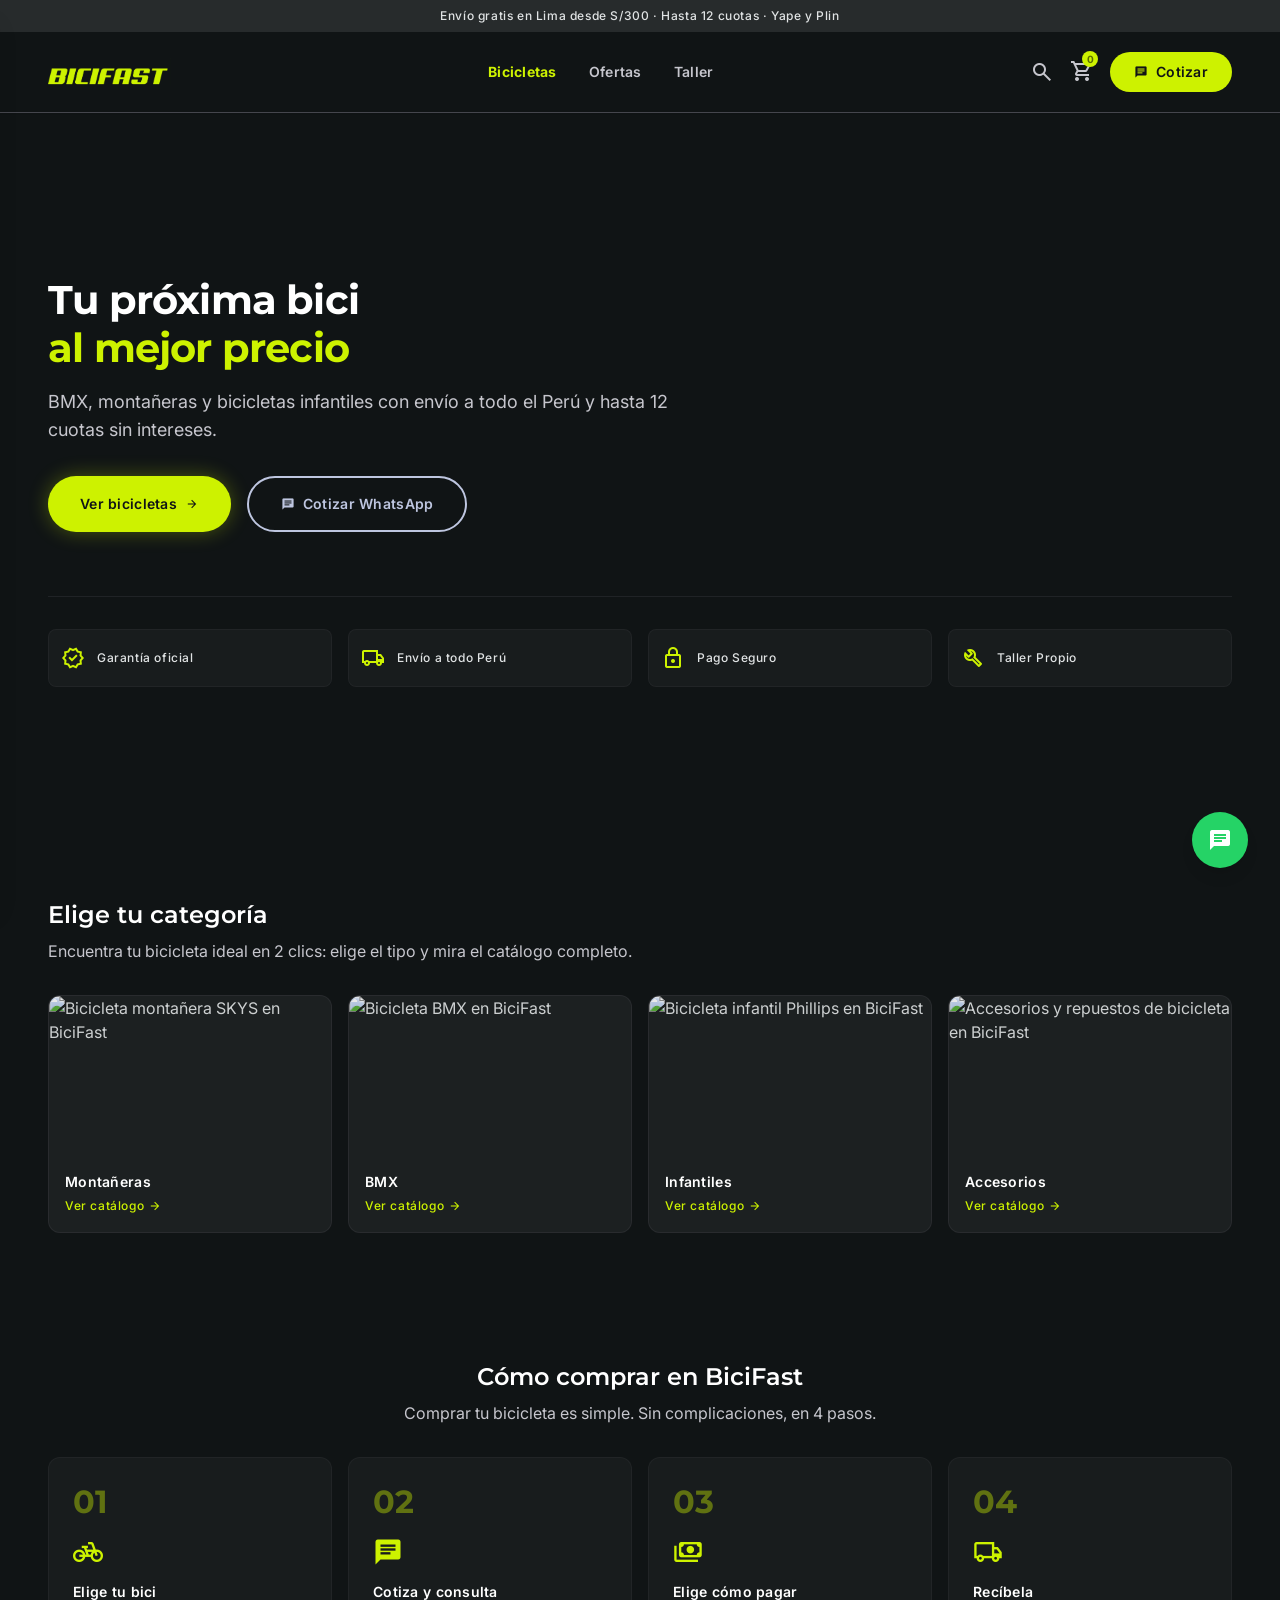
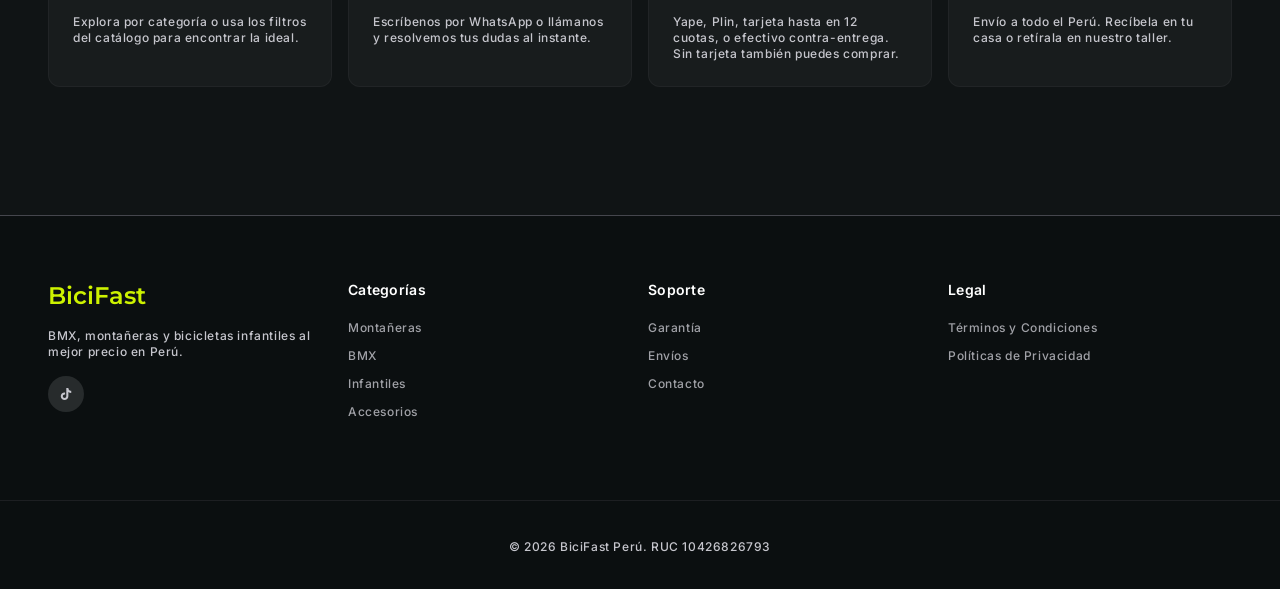
==== index.html @ 3e495ea9 "Agrega el logo real de BiciFast al header y favicon - Extraje el wordmark "BICIFAST" de la imagen qu" ====
<!DOCTYPE html>

<html class="dark" lang="es"><head>
<meta charset="utf-8"/>
<meta content="width=device-width, initial-scale=1.0" name="viewport"/>
<link href="img/logo/favicon-32.png" rel="icon" type="image/png"/>
<link href="img/logo/favicon-180.png" rel="apple-touch-icon"/>
<title>BiciFast | Tienda de Bicicletas en Lima, Perú - Montañeras, BMX e Infantiles</title>
<meta name="description" content="Compra tu bicicleta ideal en BiciFast: montañeras, BMX e infantiles. Envío a todo el Perú, hasta 12 cuotas, pago contra-entrega."/>
<meta name="robots" content="index, follow"/>
<meta name="google-site-verification" content="SiIi75mPzH7dRh3j652XrEROYBXz3lf-dW5sXNo2cNQ"/>
<link href="https://bicifast.vercel.app/" rel="canonical"/>
<meta content="website" property="og:type"/>
<meta content="BiciFast" property="og:site_name"/>
<meta content="es_PE" property="og:locale"/>
<meta content="BiciFast | Tienda de Bicicletas en Lima, Perú" property="og:title"/>
<meta content="Montañeras, BMX e infantiles. Envío a todo el Perú, hasta 12 cuotas, pago contra-entrega." property="og:description"/>
<meta content="https://bicifast.vercel.app/" property="og:url"/>
<meta content="https://lh3.googleusercontent.com/aida-public/[base64]" property="og:image"/>
<meta content="summary_large_image" name="twitter:card"/>
<meta content="BiciFast | Tienda de Bicicletas en Lima, Perú" name="twitter:title"/>
<meta content="Montañeras, BMX e infantiles. Envío a todo el Perú." name="twitter:description"/>
<link href="https://fonts.googleapis.com/css2?family=Montserrat:wght@400;600;700&amp;family=Inter:wght@400;500;600&amp;display=swap" rel="stylesheet"/>
<link href="https://fonts.googleapis.com/css2?family=Material+Symbols+Outlined:wght,FILL@100..700,0..1&amp;display=swap" rel="stylesheet"/>
<link href="css/tailwind.css?v=12" rel="stylesheet"/>
<style>
        body {
            background-color: #101415;
            color: #e0e3e4;
        }
        /* Custom scrollbar for dark mode */
        ::-webkit-scrollbar {
            width: 8px;
        }
        ::-webkit-scrollbar-track {
            background: #101415;
        }
        ::-webkit-scrollbar-thumb {
            background: #313536;
            border-radius: 4px;
        }
        ::-webkit-scrollbar-thumb:hover {
            background: #45464d;
        }
    </style>
<style>
    body {
      min-height: max(884px, 100dvh);
    }
  </style>
<script type="application/ld+json">
{
  "@context": "https://schema.org",
  "@type": "BikeStore",
  "name": "BiciFast",
  "url": "https://bicifast.vercel.app/",
  "description": "Tienda de bicicletas en Lima, Perú. Montañeras, BMX e infantiles, con envío a todo el Perú.",
  "address": {
    "@type": "PostalAddress",
    "addressLocality": "Lima",
    "addressCountry": "PE"
  },
  "priceRange": "S/",
  "paymentAccepted": ["Yape", "Plin", "Tarjeta de crédito", "Efectivo contra-entrega"],
  "areaServed": "PE"
}
</script>
  </head>
<body class="bg-background text-on-background font-body-md antialiased overflow-x-hidden selection:bg-secondary-container selection:text-on-secondary-container">
<!-- 1. Barra de anuncios -->
<div class="bg-surface-container-high text-on-surface py-2 px-4 text-center font-label-sm text-label-sm w-full z-50 fixed top-0 left-0 right-0">
        Envío gratis en Lima desde S/300 · Hasta 12 cuotas · Yape y Plin
    </div>
<!-- 2. Header (TopAppBar) -->
<header class="bg-background dark:bg-background fixed top-8 w-full z-50 border-b border-outline-variant shadow-sm transition-transform duration-300" id="mainHeader">
<div class="flex items-center justify-between px-container-margin-mobile md:px-container-margin-desktop h-20 max-w-7xl mx-auto">
<!-- Leading: Mobile Menu Toggle / Desktop Brand -->
<div class="flex items-center gap-4">
<button aria-label="Open menu" class="lg:hidden text-secondary dark:text-secondary scale-95 active:duration-100 hover:text-secondary-fixed transition-colors" onclick="document.getElementById('mobileDrawer').classList.remove('-translate-x-full')">
<span class="material-symbols-outlined text-3xl">menu</span>
</button>
<a class="font-headline-xl text-headline-xl text-secondary-fixed dark:text-secondary-fixed tracking-tighter" href="index.html"><img src="img/logo/bicifast-wordmark.png" alt="BiciFast" class="h-7 w-auto"/></a>
</div>
<!-- Desktop Nav -->
<nav class="hidden lg:flex items-center gap-8 font-label-md text-label-md">
<a class="text-secondary-fixed font-bold hover:text-secondary-fixed transition-colors" href="catalogo.html">Bicicletas</a>
<a class="text-on-surface-variant hover:text-secondary-fixed transition-colors" href="ofertas.html">Ofertas</a>
<a class="text-on-surface-variant hover:text-secondary-fixed transition-colors" href="taller.html">Taller</a>
</nav>
<!-- Trailing: Actions -->
<div class="flex items-center gap-4">
<button aria-label="Search" class="hidden lg:flex text-on-surface-variant hover:text-secondary-fixed transition-colors">
<span class="material-symbols-outlined text-2xl">search</span>
</button>
<a aria-label="Cart" class="text-on-surface-variant hover:text-secondary-fixed transition-colors relative" href="carrito.html">
<span class="material-symbols-outlined text-2xl">shopping_cart</span>
<span class="absolute -top-1 -right-1 bg-secondary-container text-on-secondary-container text-[10px] font-bold h-4 w-4 rounded-full flex items-center justify-center" data-cart-count="">0</span>
</a>
<!-- Cotizar / WhatsApp Button -->
<a class="hidden lg:flex items-center gap-2 bg-secondary-container text-background font-label-md text-label-md px-6 py-2.5 rounded-full hover:scale-95 transition-transform duration-200 hover:shadow-[0_0_15px_rgba(205,242,0,0.4)]" href="https://wa.me/51993496607?text=Hola%2C%20quiero%20m%C3%A1s%20informaci%C3%B3n%20sobre%20sus%20bicicletas" rel="noopener" target="_blank">
<span class="material-symbols-outlined text-sm" style="font-variation-settings: 'FILL' 1;">chat</span>
                    Cotizar
                </a>
</div>
</div>
</header>
<!-- NavigationDrawer (Mobile) -->
<div class="bg-surface-container dark:bg-surface-container rounded-r-xl h-full w-80 shadow-xl fixed left-0 top-0 z-[60] -translate-x-full transition-transform duration-300 ease-in-out border-r border-outline-variant" id="mobileDrawer">
<div class="p-4 flex justify-between items-center border-b border-surface-container-high">
<span class="font-headline-md text-headline-md text-secondary-fixed">BiciFast Menú</span>
<button class="text-on-surface-variant hover:text-secondary-fixed" onclick="document.getElementById('mobileDrawer').classList.add('-translate-x-full')">
<span class="material-symbols-outlined">close</span>
</button>
</div>
<nav class="flex flex-col gap-2 mt-4 font-label-md text-label-md">
<a class="bg-secondary-container text-on-secondary-container rounded-lg mx-2 px-4 py-3 flex items-center gap-3" href="catalogo.html">
<span class="material-symbols-outlined">pedal_bike</span>
                Bicicletas
            </a>
<a class="text-on-surface-variant mx-2 px-4 py-3 flex items-center gap-3 hover:bg-surface-variant rounded-lg transition-colors" href="ofertas.html">
<span class="material-symbols-outlined">sell</span>
                Ofertas
            </a>
<a class="text-on-surface-variant mx-2 px-4 py-3 flex items-center gap-3 hover:bg-surface-variant rounded-lg transition-colors" href="taller.html">
<span class="material-symbols-outlined">build</span>
                Taller
            </a>
</nav>
</div>
<!-- Overlay for Drawer -->
<div class="fixed inset-0 bg-black/50 z-[55] hidden" id="drawerOverlay" onclick="document.getElementById('mobileDrawer').classList.add('-translate-x-full')"></div>
<main class="pt-28 md:pt-32 pb-24 lg:pb-0">
<!-- 3. Hero Section -->
<section class="relative w-full min-h-[707px] flex items-center justify-center overflow-hidden">
<!-- Background Image -->
<div class="absolute inset-0 bg-cover bg-center w-full h-full opacity-70" style="background-image: url('img/productos/montaneras/skys-aluminio-360-negro-2.jpg')"></div>
<!-- Overlay Gradient -->
<div class="absolute inset-0 bg-gradient-to-t from-background via-background/80 to-transparent"></div>
<div class="absolute inset-0 bg-gradient-to-r from-background via-background/50 to-transparent"></div>
<div class="relative z-10 w-full max-w-7xl mx-auto px-container-margin-mobile md:px-container-margin-desktop flex flex-col items-start gap-stack-lg">
<div class="max-w-2xl space-y-4">
<h1 class="font-headline-lg-mobile md:font-headline-xl text-headline-lg-mobile md:text-headline-xl text-secondary font-extrabold leading-tight tracking-tighter">
                        Tu próxima bici <br/><span class="text-secondary-fixed">al mejor precio</span>
</h1>
<p class="font-body-lg text-body-lg text-on-surface-variant">
                        BMX, montañeras y bicicletas infantiles con envío a todo el Perú y hasta 12 cuotas sin intereses.
                    </p>
</div>
<div class="flex flex-col sm:flex-row gap-4 w-full sm:w-auto">
<a class="bg-secondary-container text-background font-label-md text-label-md px-8 py-4 rounded-full hover:scale-95 transition-transform duration-200 shadow-[0_0_20px_rgba(205,242,0,0.3)] hover:shadow-[0_0_30px_rgba(205,242,0,0.5)] flex items-center justify-center gap-2" href="catalogo.html">
                        Ver bicicletas
                        <span class="material-symbols-outlined text-sm">arrow_forward</span>
</a>
<a class="border-2 border-primary-container text-primary-container bg-transparent font-label-md text-label-md px-8 py-4 rounded-full hover:bg-primary-container/10 transition-colors flex items-center justify-center gap-2" href="https://wa.me/51993496607?text=Hola%2C%20quiero%20m%C3%A1s%20informaci%C3%B3n%20sobre%20sus%20bicicletas" rel="noopener" target="_blank">
<span class="material-symbols-outlined text-sm" style="font-variation-settings: 'FILL' 1;">chat</span>
                        Cotizar WhatsApp
                    </a>
</div>
<!-- Trust Icons Grid (Bento style sub-section) -->
<div class="grid grid-cols-2 md:grid-cols-4 gap-4 mt-8 w-full border-t border-outline-variant/30 pt-8">
<div class="flex items-center gap-3 bg-surface-container-low p-3 rounded-lg border border-outline-variant/20 backdrop-blur-sm">
<span class="material-symbols-outlined text-secondary-fixed text-2xl">verified</span>
<span class="font-label-sm text-label-sm text-on-surface">Garantía oficial</span>
</div>
<div class="flex items-center gap-3 bg-surface-container-low p-3 rounded-lg border border-outline-variant/20 backdrop-blur-sm">
<span class="material-symbols-outlined text-secondary-fixed text-2xl">local_shipping</span>
<span class="font-label-sm text-label-sm text-on-surface">Envío a todo Perú</span>
</div>
<div class="flex items-center gap-3 bg-surface-container-low p-3 rounded-lg border border-outline-variant/20 backdrop-blur-sm">
<span class="material-symbols-outlined text-secondary-fixed text-2xl">lock</span>
<span class="font-label-sm text-label-sm text-on-surface">Pago Seguro</span>
</div>
<div class="flex items-center gap-3 bg-surface-container-low p-3 rounded-lg border border-outline-variant/20 backdrop-blur-sm">
<span class="material-symbols-outlined text-secondary-fixed text-2xl">build</span>
<span class="font-label-sm text-label-sm text-on-surface">Taller Propio</span>
</div>
</div>
</div>
</section>
<!-- 4. Categorías (Grilla clara y uniforme) -->
<section class="py-stack-xl px-container-margin-mobile md:px-container-margin-desktop max-w-7xl mx-auto">
<div class="mb-stack-lg text-center md:text-left">
<h2 class="font-headline-md text-headline-md text-secondary">Elige tu categoría</h2>
<p class="font-body-md text-body-md text-on-surface-variant mt-2">Encuentra tu bicicleta ideal en 2 clics: elige el tipo y mira el catálogo completo.</p>
</div>
<div class="grid grid-cols-2 sm:grid-cols-4 gap-4">
<!-- Montañeras / MTB -->
<a class="group relative rounded-xl overflow-hidden bg-surface-container border border-outline-variant/30 hover:border-secondary-fixed/60 transition-colors flex flex-col" href="catalogo.html?cat=mtb">
<div class="relative h-32 md:h-40 w-full overflow-hidden">
<img alt="Bicicleta montañera SKYS en BiciFast" class="absolute inset-0 w-full h-full object-cover opacity-90 group-hover:opacity-100 group-hover:scale-105 transition-all duration-500" src="img/productos/montaneras/skys-aluminio-360-negro-1.jpg"/>
<div class="absolute inset-0 bg-gradient-to-t from-surface-container via-transparent to-transparent"></div>
</div>
<div class="p-4 flex flex-col items-start gap-1">
<h3 class="font-label-md text-label-md text-secondary">Montañeras</h3>
<span class="font-label-sm text-label-sm text-secondary-fixed flex items-center gap-1 group-hover:gap-2 transition-all">Ver catálogo <span class="material-symbols-outlined text-sm">arrow_forward</span></span>
</div>
</a>
<!-- BMX -->
<a class="group relative rounded-xl overflow-hidden bg-surface-container border border-outline-variant/30 hover:border-secondary-fixed/60 transition-colors flex flex-col" href="catalogo.html?cat=bmx">
<div class="relative h-32 md:h-40 w-full overflow-hidden">
<img alt="Bicicleta BMX en BiciFast" class="absolute inset-0 w-full h-full object-cover opacity-90 group-hover:opacity-100 group-hover:scale-105 transition-all duration-500" src="img/productos/bmx/bmx-triple-suspension-azul-490-2.jpg"/>
<div class="absolute inset-0 bg-gradient-to-t from-surface-container via-transparent to-transparent"></div>
</div>
<div class="p-4 flex flex-col items-start gap-1">
<h3 class="font-label-md text-label-md text-secondary">BMX</h3>
<span class="font-label-sm text-label-sm text-secondary-fixed flex items-center gap-1 group-hover:gap-2 transition-all">Ver catálogo <span class="material-symbols-outlined text-sm">arrow_forward</span></span>
</div>
</a>
<!-- Infantiles -->
<a class="group relative rounded-xl overflow-hidden bg-surface-container border border-outline-variant/30 hover:border-secondary-fixed/60 transition-colors flex flex-col" href="catalogo.html?cat=ninos">
<div class="relative h-32 md:h-40 w-full overflow-hidden">
<img alt="Bicicleta infantil Phillips en BiciFast" class="absolute inset-0 w-full h-full object-cover opacity-90 group-hover:opacity-100 group-hover:scale-105 transition-all duration-500" src="img/productos/infantiles/phillips-p132-aro12-250.jpg"/>
<div class="absolute inset-0 bg-gradient-to-t from-surface-container via-transparent to-transparent"></div>
</div>
<div class="p-4 flex flex-col items-start gap-1">
<h3 class="font-label-md text-label-md text-secondary">Infantiles</h3>
<span class="font-label-sm text-label-sm text-secondary-fixed flex items-center gap-1 group-hover:gap-2 transition-all">Ver catálogo <span class="material-symbols-outlined text-sm">arrow_forward</span></span>
</div>
</a>
<!-- Accesorios -->
<a class="group relative rounded-xl overflow-hidden bg-surface-container border border-outline-variant/30 hover:border-secondary-fixed/60 transition-colors flex flex-col" href="catalogo.html?cat=accesorios">
<div class="relative h-32 md:h-40 w-full overflow-hidden">
<img alt="Accesorios y repuestos de bicicleta en BiciFast" class="absolute inset-0 w-full h-full object-cover opacity-90 group-hover:opacity-100 group-hover:scale-105 transition-all duration-500" src="img/productos/accesorios/pedal-rockbros-rojo.jpg"/>
<div class="absolute inset-0 bg-gradient-to-t from-surface-container via-transparent to-transparent"></div>
</div>
<div class="p-4 flex flex-col items-start gap-1">
<h3 class="font-label-md text-label-md text-secondary">Accesorios</h3>
<span class="font-label-sm text-label-sm text-secondary-fixed flex items-center gap-1 group-hover:gap-2 transition-all">Ver catálogo <span class="material-symbols-outlined text-sm">arrow_forward</span></span>
</div>
</a>
</div>
</section>
<!-- 5. Cómo Comprar (sección didáctica) -->
<section class="py-stack-xl px-container-margin-mobile md:px-container-margin-desktop max-w-7xl mx-auto">
<div class="mb-stack-lg text-center">
<h2 class="font-headline-md text-headline-md text-secondary">Cómo comprar en BiciFast</h2>
<p class="font-body-md text-body-md text-on-surface-variant mt-2 max-w-2xl mx-auto">Comprar tu bicicleta es simple. Sin complicaciones, en 4 pasos.</p>
</div>
<div class="grid grid-cols-1 sm:grid-cols-2 lg:grid-cols-4 gap-4">
<div class="bg-surface-container-low border border-outline-variant/20 rounded-xl p-6 flex flex-col gap-3">
<span class="font-headline-lg text-headline-lg text-secondary-fixed/40">01</span>
<span class="material-symbols-outlined text-secondary-fixed text-3xl">pedal_bike</span>
<h3 class="font-label-md text-label-md text-secondary">Elige tu bici</h3>
<p class="font-label-sm text-label-sm text-on-surface-variant">Explora por categoría o usa los filtros del catálogo para encontrar la ideal.</p>
</div>
<div class="bg-surface-container-low border border-outline-variant/20 rounded-xl p-6 flex flex-col gap-3">
<span class="font-headline-lg text-headline-lg text-secondary-fixed/40">02</span>
<span class="material-symbols-outlined text-secondary-fixed text-3xl" style="font-variation-settings: 'FILL' 1;">chat</span>
<h3 class="font-label-md text-label-md text-secondary">Cotiza y consulta</h3>
<p class="font-label-sm text-label-sm text-on-surface-variant">Escríbenos por WhatsApp o llámanos y resolvemos tus dudas al instante.</p>
</div>
<div class="bg-surface-container-low border border-outline-variant/20 rounded-xl p-6 flex flex-col gap-3">
<span class="font-headline-lg text-headline-lg text-secondary-fixed/40">03</span>
<span class="material-symbols-outlined text-secondary-fixed text-3xl">payments</span>
<h3 class="font-label-md text-label-md text-secondary">Elige cómo pagar</h3>
<p class="font-label-sm text-label-sm text-on-surface-variant">Yape, Plin, tarjeta hasta en 12 cuotas, o efectivo contra-entrega. Sin tarjeta también puedes comprar.</p>
</div>
<div class="bg-surface-container-low border border-outline-variant/20 rounded-xl p-6 flex flex-col gap-3">
<span class="font-headline-lg text-headline-lg text-secondary-fixed/40">04</span>
<span class="material-symbols-outlined text-secondary-fixed text-3xl">local_shipping</span>
<h3 class="font-label-md text-label-md text-secondary">Recíbela</h3>
<p class="font-label-sm text-label-sm text-on-surface-variant">Envío a todo el Perú. Recíbela en tu casa o retírala en nuestro taller.</p>
</div>
</div>
</section>
</main>
<!-- 14. Footer -->
<footer class="bg-surface-container-lowest dark:bg-surface-container-lowest border-t border-outline-variant w-full mt-stack-xl">
<div class="grid grid-cols-2 md:grid-cols-4 gap-gutter px-container-margin-mobile md:px-container-margin-desktop py-stack-xl max-w-7xl mx-auto">
<!-- Brand Column -->
<div class="col-span-2 md:col-span-1 flex flex-col gap-4">
<span class="font-headline-md text-headline-md text-secondary-fixed">BiciFast</span>
<p class="font-label-sm text-label-sm text-on-surface-variant">BMX, montañeras y bicicletas infantiles al mejor precio en Perú.</p>
<a aria-label="TikTok" class="w-9 h-9 flex items-center justify-center rounded-full bg-surface-container-high text-on-surface-variant hover:text-secondary-fixed transition-colors" href="https://www.tiktok.com/@ericsongiancarloc" rel="noopener" target="_blank">
<svg class="w-4 h-4 fill-current" viewbox="0 0 24 24" xmlns="http://www.w3.org/2000/svg">
<path d="M16.6 5.82s.51.5 0 0A4.278 4.278 0 0115.54 3h-3.09v12.4a2.592 2.592 0 01-2.59 2.5c-1.42 0-2.6-1.16-2.6-2.6 0-1.72 1.66-3.01 3.37-2.48V9.66c-3.45-.46-6.47 2.22-6.47 5.64 0 3.33 2.76 5.7 5.69 5.7 3.14 0 5.69-2.55 5.69-5.7V9.01a7.35 7.35 0 004.3 1.38V7.3s-1.88.09-3.24-1.48z"></path>
</svg>
</a>
</div>
<!-- Links Columns -->
<div class="flex flex-col gap-3">
<span class="font-label-md text-label-md text-secondary mb-2">Categorías</span>
<a class="font-label-sm text-label-sm text-on-surface-variant hover:text-secondary transition-colors opacity-80 hover:opacity-100" href="catalogo.html?cat=mtb">Montañeras</a>
<a class="font-label-sm text-label-sm text-on-surface-variant hover:text-secondary transition-colors opacity-80 hover:opacity-100" href="catalogo.html?cat=bmx">BMX</a>
<a class="font-label-sm text-label-sm text-on-surface-variant hover:text-secondary transition-colors opacity-80 hover:opacity-100" href="catalogo.html?cat=ninos">Infantiles</a>
<a class="font-label-sm text-label-sm text-on-surface-variant hover:text-secondary transition-colors opacity-80 hover:opacity-100" href="catalogo.html?cat=accesorios">Accesorios</a>
</div>
<div class="flex flex-col gap-3">
<span class="font-label-md text-label-md text-secondary mb-2">Soporte</span>
<a class="font-label-sm text-label-sm text-on-surface-variant hover:text-secondary transition-colors opacity-80 hover:opacity-100" href="garantia.html">Garantía</a>
<a class="font-label-sm text-label-sm text-on-surface-variant hover:text-secondary transition-colors opacity-80 hover:opacity-100" href="envios.html">Envíos</a>
<a class="font-label-sm text-label-sm text-on-surface-variant hover:text-secondary transition-colors opacity-80 hover:opacity-100" href="contacto.html">Contacto</a>
</div>
<div class="flex flex-col gap-3">
<span class="font-label-md text-label-md text-secondary mb-2">Legal</span>
<a class="font-label-sm text-label-sm text-on-surface-variant hover:text-secondary transition-colors opacity-80 hover:opacity-100" href="terminos.html">Términos y Condiciones</a>
<a class="font-label-sm text-label-sm text-on-surface-variant hover:text-secondary transition-colors opacity-80 hover:opacity-100" href="privacidad.html">Políticas de Privacidad</a>
</div>
</div>
<div class="px-container-margin-mobile md:px-container-margin-desktop pb-8 max-w-7xl mx-auto border-t border-outline-variant/30 pt-8 mt-4 text-center">
<span class="font-label-sm text-label-sm text-on-surface-variant">© 2026 BiciFast Perú. RUC 10426826793</span>
</div>
</footer>
<!-- BottomNavBar (Mobile Only) -->
<nav class="bg-surface-container dark:bg-surface-container fixed bottom-0 w-full lg:hidden z-50 border-t border-outline-variant shadow-lg">
<div class="flex justify-around items-center py-2 px-4">
<a class="flex flex-col items-center justify-center bg-secondary-container text-on-secondary-container rounded-full p-2 scale-110 duration-200" href="index.html">
<span class="material-symbols-outlined" style="font-variation-settings: 'FILL' 1;">home</span>
</a>
<a class="flex flex-col items-center justify-center text-on-surface-variant p-2 hover:bg-surface-variant rounded-full transition-colors" href="catalogo.html">
<span class="material-symbols-outlined">search</span>
</a>
<a class="flex flex-col items-center justify-center text-on-surface-variant p-2 hover:bg-surface-variant rounded-full transition-colors relative" href="carrito.html">
<span class="material-symbols-outlined">shopping_cart</span>
<span class="absolute top-1 right-1 bg-secondary-container text-on-secondary-container text-[8px] font-bold h-3 w-3 rounded-full flex items-center justify-center" data-cart-count="">0</span>
</a>
<a class="flex flex-col items-center justify-center text-on-surface-variant p-2 hover:bg-surface-variant rounded-full transition-colors" href="https://wa.me/51993496607?text=Hola%2C%20quiero%20m%C3%A1s%20informaci%C3%B3n%20sobre%20sus%20bicicletas" rel="noopener" target="_blank">
<span class="material-symbols-outlined">chat</span>
</a>
</div>
</nav>
<!-- FAB WhatsApp (Hidden on mobile to avoid clashing with bottom nav, shown on desktop) -->
<a class="hidden lg:flex fixed bottom-8 right-8 bg-[#25D366] text-white p-4 rounded-full shadow-lg hover:scale-105 transition-transform z-50 items-center justify-center" href="https://wa.me/51993496607?text=Hola%2C%20quiero%20m%C3%A1s%20informaci%C3%B3n%20sobre%20sus%20bicicletas" rel="noopener" target="_blank">
<span class="material-symbols-outlined" style="font-variation-settings: 'FILL' 1;">chat</span>
</a>
<script src="js/products.js"></script>
<script src="js/cart.js"></script>
<script>
        // Simple script for header scroll effect
        window.addEventListener('scroll', () => {
            const header = document.getElementById('mainHeader');
            if (window.scrollY > 50) {
                header.classList.add('shadow-md', 'bg-background/95', 'backdrop-blur-md');
                header.classList.remove('bg-background');
            } else {
                header.classList.remove('shadow-md', 'bg-background/95', 'backdrop-blur-md');
                header.classList.add('bg-background');
            }
        });
    </script>
</body></html>
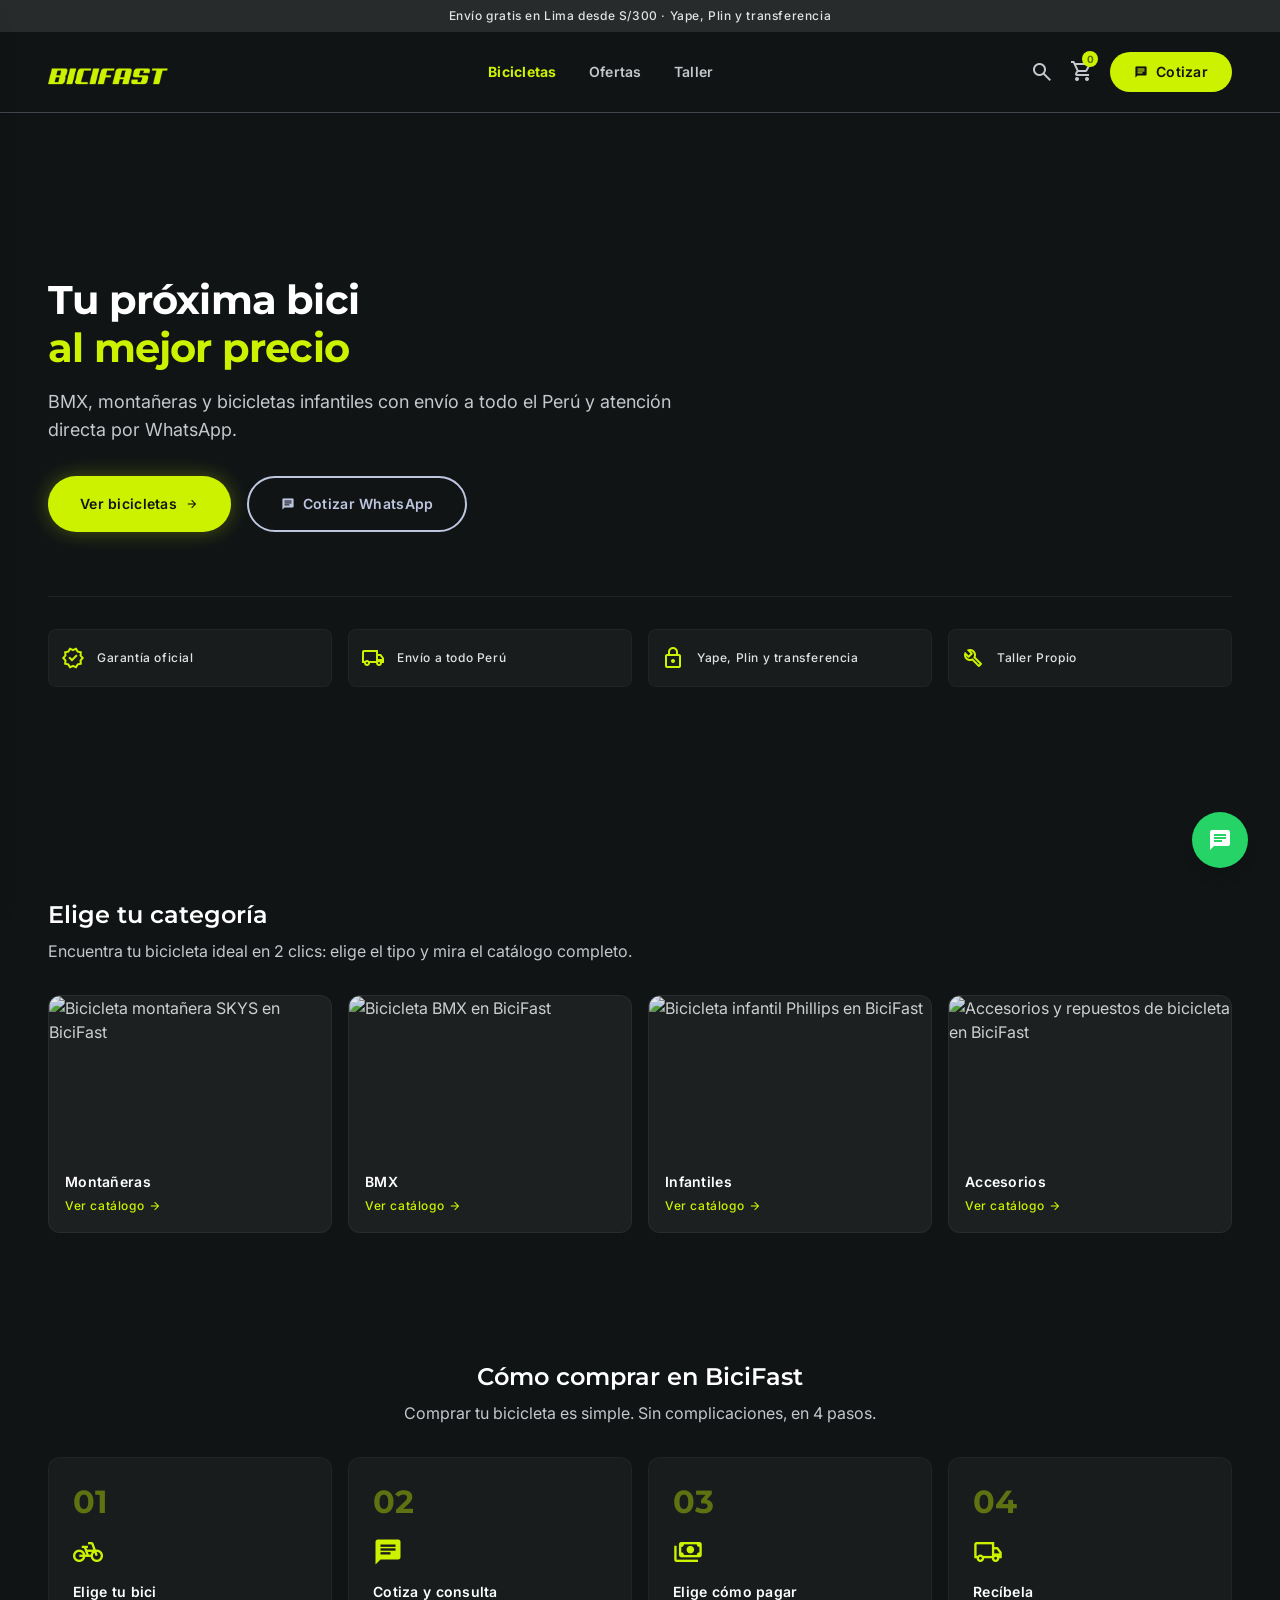
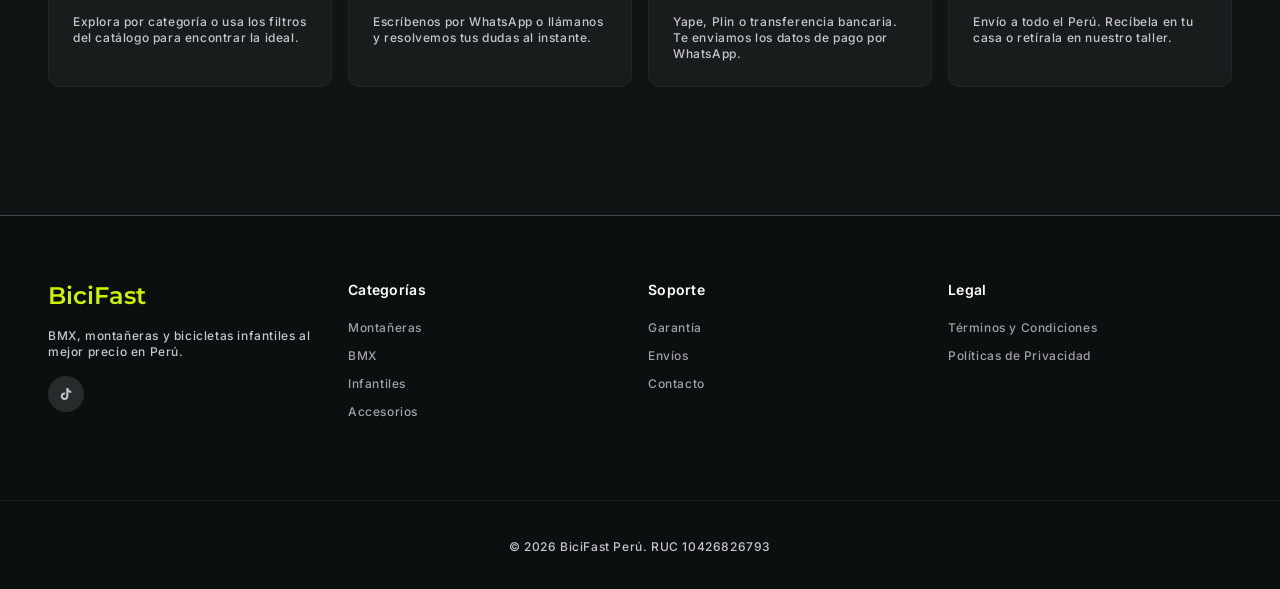
==== commit 4c5f9b04: "Quita pago con tarjeta y cuotas; solo Yape/Plin y transferencia Sin pasarela de pago no se puede cob" ====
--- a/index.html
+++ b/index.html
@@ -6,16 +6,16 @@
 <link href="img/logo/favicon-32.png" rel="icon" type="image/png"/>
 <link href="img/logo/favicon-180.png" rel="apple-touch-icon"/>
 <title>BiciFast | Tienda de Bicicletas en Lima, Perú - Montañeras, BMX e Infantiles</title>
-<meta name="description" content="Compra tu bicicleta ideal en BiciFast: montañeras, BMX e infantiles. Envío a todo el Perú, hasta 12 cuotas, pago contra-entrega."/>
+<meta name="description" content="Compra tu bicicleta ideal en BiciFast: montañeras, BMX e infantiles. Envío a todo el Perú, pago por Yape, Plin o transferencia."/>
 <meta name="robots" content="index, follow"/>
 <meta name="google-site-verification" content="SiIi75mPzH7dRh3j652XrEROYBXz3lf-dW5sXNo2cNQ"/>
-<link href="https://bicifast.vercel.app/" rel="canonical"/>
+<link href="https://bicifast.pro/" rel="canonical"/>
 <meta content="website" property="og:type"/>
 <meta content="BiciFast" property="og:site_name"/>
 <meta content="es_PE" property="og:locale"/>
 <meta content="BiciFast | Tienda de Bicicletas en Lima, Perú" property="og:title"/>
-<meta content="Montañeras, BMX e infantiles. Envío a todo el Perú, hasta 12 cuotas, pago contra-entrega." property="og:description"/>
-<meta content="https://bicifast.vercel.app/" property="og:url"/>
+<meta content="Montañeras, BMX e infantiles. Envío a todo el Perú, pago por Yape, Plin o transferencia." property="og:description"/>
+<meta content="https://bicifast.pro/" property="og:url"/>
 <meta content="https://lh3.googleusercontent.com/aida-public/[base64]" property="og:image"/>
 <meta content="summary_large_image" name="twitter:card"/>
 <meta content="BiciFast | Tienda de Bicicletas en Lima, Perú" name="twitter:title"/>
@@ -53,7 +53,7 @@
   "@context": "https://schema.org",
   "@type": "BikeStore",
   "name": "BiciFast",
-  "url": "https://bicifast.vercel.app/",
+  "url": "https://bicifast.pro/",
   "description": "Tienda de bicicletas en Lima, Perú. Montañeras, BMX e infantiles, con envío a todo el Perú.",
   "address": {
     "@type": "PostalAddress",
@@ -61,7 +61,7 @@
     "addressCountry": "PE"
   },
   "priceRange": "S/",
-  "paymentAccepted": ["Yape", "Plin", "Tarjeta de crédito", "Efectivo contra-entrega"],
+  "paymentAccepted": ["Yape", "Plin", "Transferencia bancaria", "Efectivo contra-entrega"],
   "areaServed": "PE"
 }
 </script>
@@ -69,7 +69,7 @@
 <body class="bg-background text-on-background font-body-md antialiased overflow-x-hidden selection:bg-secondary-container selection:text-on-secondary-container">
 <!-- 1. Barra de anuncios -->
 <div class="bg-surface-container-high text-on-surface py-2 px-4 text-center font-label-sm text-label-sm w-full z-50 fixed top-0 left-0 right-0">
-        Envío gratis en Lima desde S/300 · Hasta 12 cuotas · Yape y Plin
+        Envío gratis en Lima desde S/300 · Yape, Plin y transferencia
     </div>
 <!-- 2. Header (TopAppBar) -->
 <header class="bg-background dark:bg-background fixed top-8 w-full z-50 border-b border-outline-variant shadow-sm transition-transform duration-300" id="mainHeader">
@@ -143,7 +143,7 @@
                         Tu próxima bici <br/><span class="text-secondary-fixed">al mejor precio</span>
 </h1>
 <p class="font-body-lg text-body-lg text-on-surface-variant">
-                        BMX, montañeras y bicicletas infantiles con envío a todo el Perú y hasta 12 cuotas sin intereses.
+                        BMX, montañeras y bicicletas infantiles con envío a todo el Perú y atención directa por WhatsApp.
                     </p>
 </div>
 <div class="flex flex-col sm:flex-row gap-4 w-full sm:w-auto">
@@ -168,7 +168,7 @@
 </div>
 <div class="flex items-center gap-3 bg-surface-container-low p-3 rounded-lg border border-outline-variant/20 backdrop-blur-sm">
 <span class="material-symbols-outlined text-secondary-fixed text-2xl">lock</span>
-<span class="font-label-sm text-label-sm text-on-surface">Pago Seguro</span>
+<span class="font-label-sm text-label-sm text-on-surface">Yape, Plin y transferencia</span>
 </div>
 <div class="flex items-center gap-3 bg-surface-container-low p-3 rounded-lg border border-outline-variant/20 backdrop-blur-sm">
 <span class="material-symbols-outlined text-secondary-fixed text-2xl">build</span>
@@ -253,7 +253,7 @@
 <span class="font-headline-lg text-headline-lg text-secondary-fixed/40">03</span>
 <span class="material-symbols-outlined text-secondary-fixed text-3xl">payments</span>
 <h3 class="font-label-md text-label-md text-secondary">Elige cómo pagar</h3>
-<p class="font-label-sm text-label-sm text-on-surface-variant">Yape, Plin, tarjeta hasta en 12 cuotas, o efectivo contra-entrega. Sin tarjeta también puedes comprar.</p>
+<p class="font-label-sm text-label-sm text-on-surface-variant">Yape, Plin o transferencia bancaria. Te enviamos los datos de pago por WhatsApp.</p>
 </div>
 <div class="bg-surface-container-low border border-outline-variant/20 rounded-xl p-6 flex flex-col gap-3">
 <span class="font-headline-lg text-headline-lg text-secondary-fixed/40">04</span>
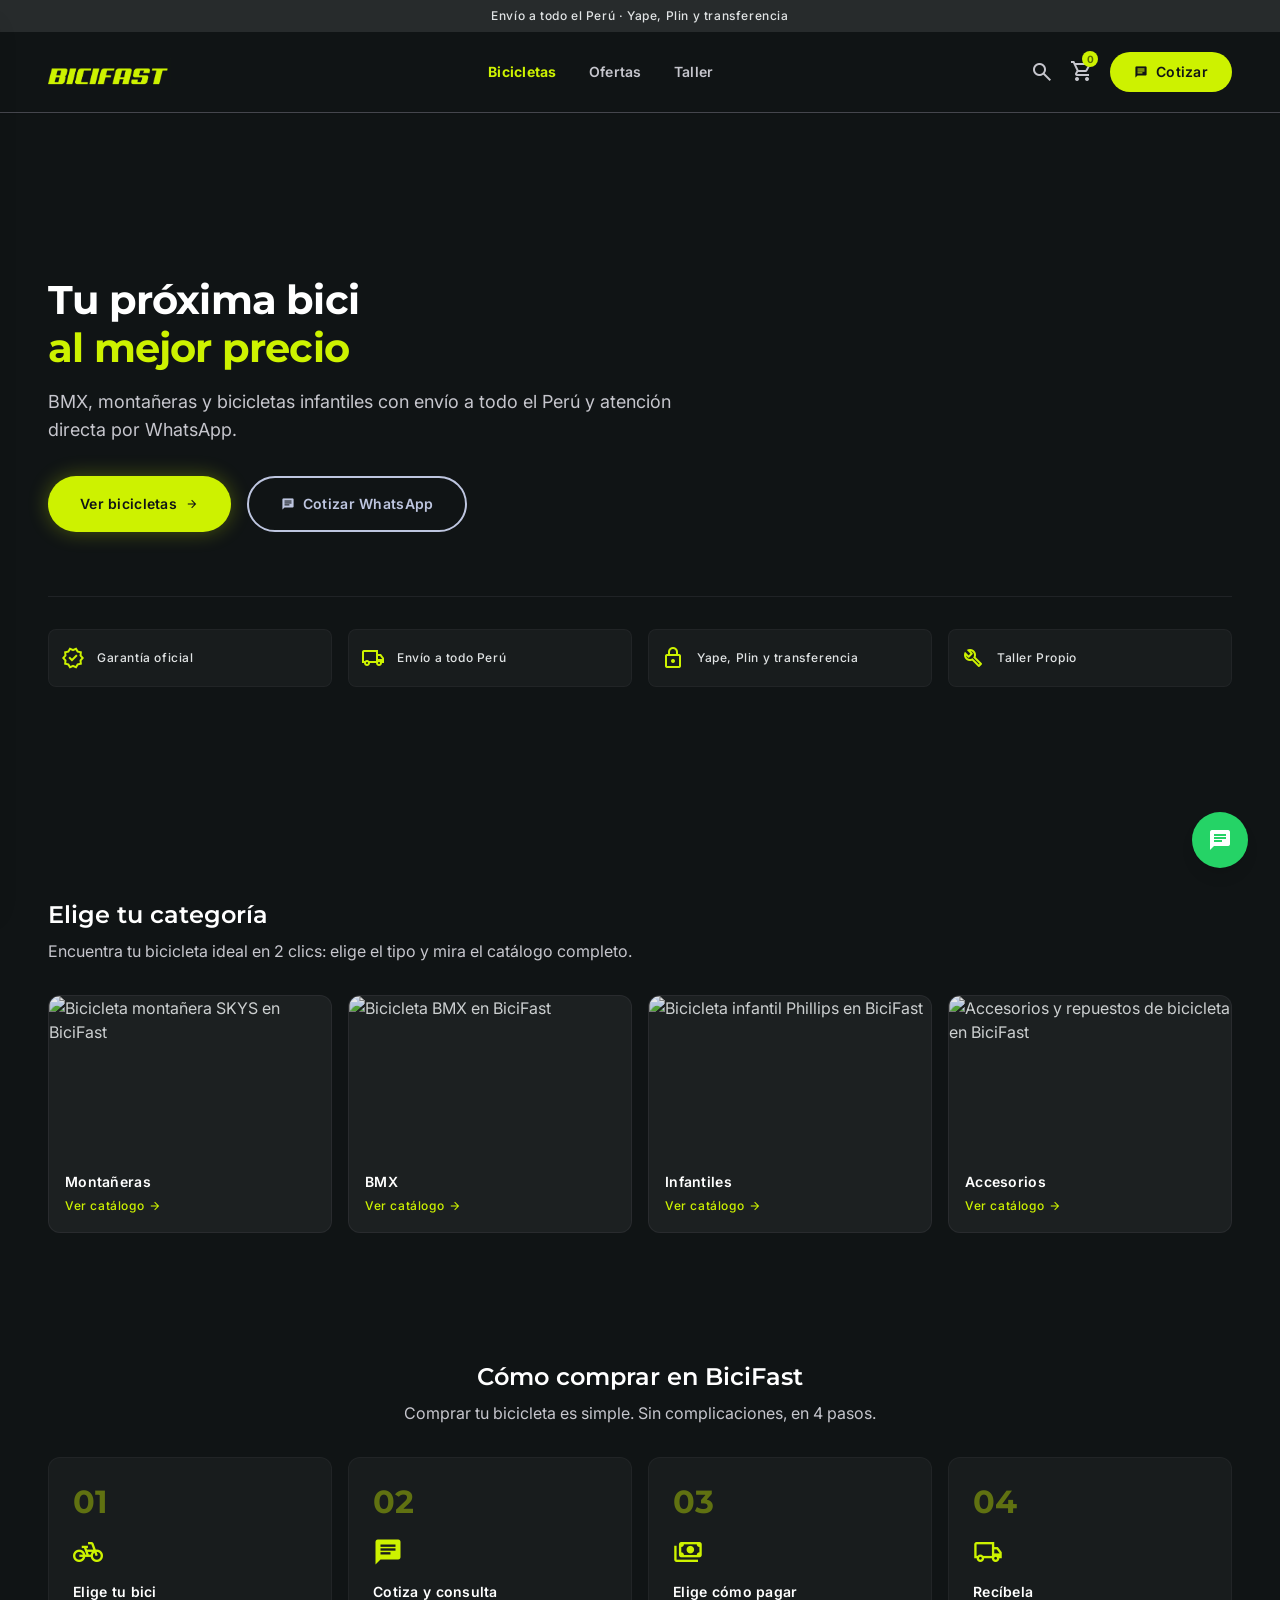
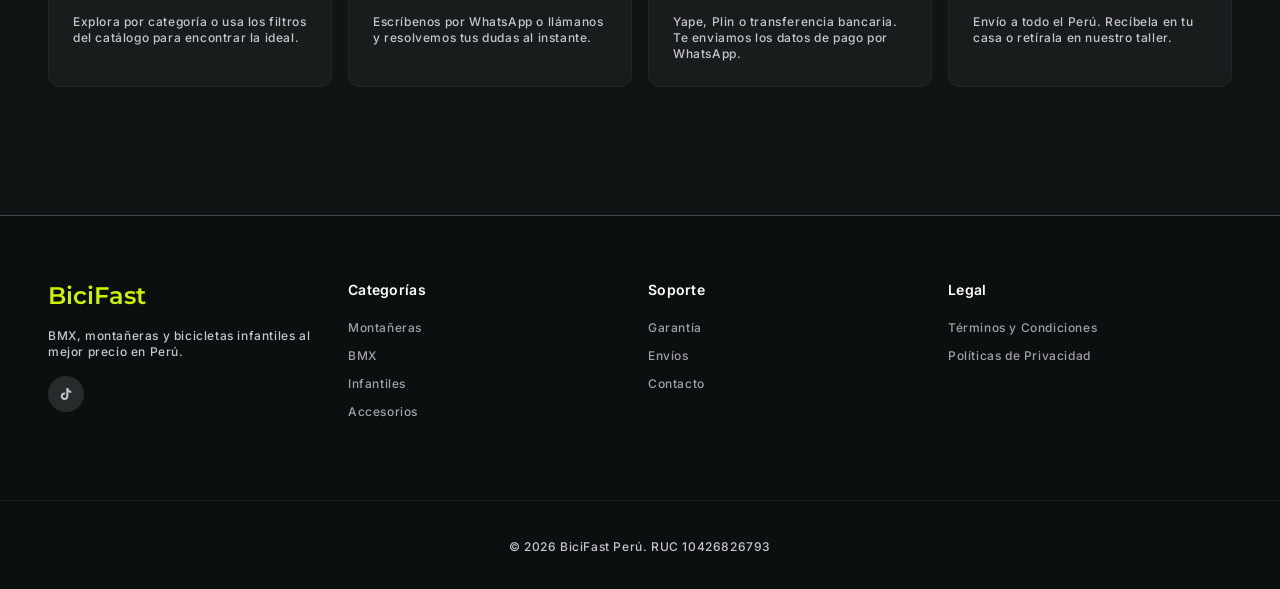
==== commit 2e704b71: "Quita el envío gratis en Lima desde S/300 Co-Authored-By: Claude Sonnet 5.5 <noreply@anthropic.com>" ====
--- a/index.html
+++ b/index.html
@@ -69,7 +69,7 @@
 <body class="bg-background text-on-background font-body-md antialiased overflow-x-hidden selection:bg-secondary-container selection:text-on-secondary-container">
 <!-- 1. Barra de anuncios -->
 <div class="bg-surface-container-high text-on-surface py-2 px-4 text-center font-label-sm text-label-sm w-full z-50 fixed top-0 left-0 right-0">
-        Envío gratis en Lima desde S/300 · Yape, Plin y transferencia
+        Envío a todo el Perú · Yape, Plin y transferencia
     </div>
 <!-- 2. Header (TopAppBar) -->
 <header class="bg-background dark:bg-background fixed top-8 w-full z-50 border-b border-outline-variant shadow-sm transition-transform duration-300" id="mainHeader">
